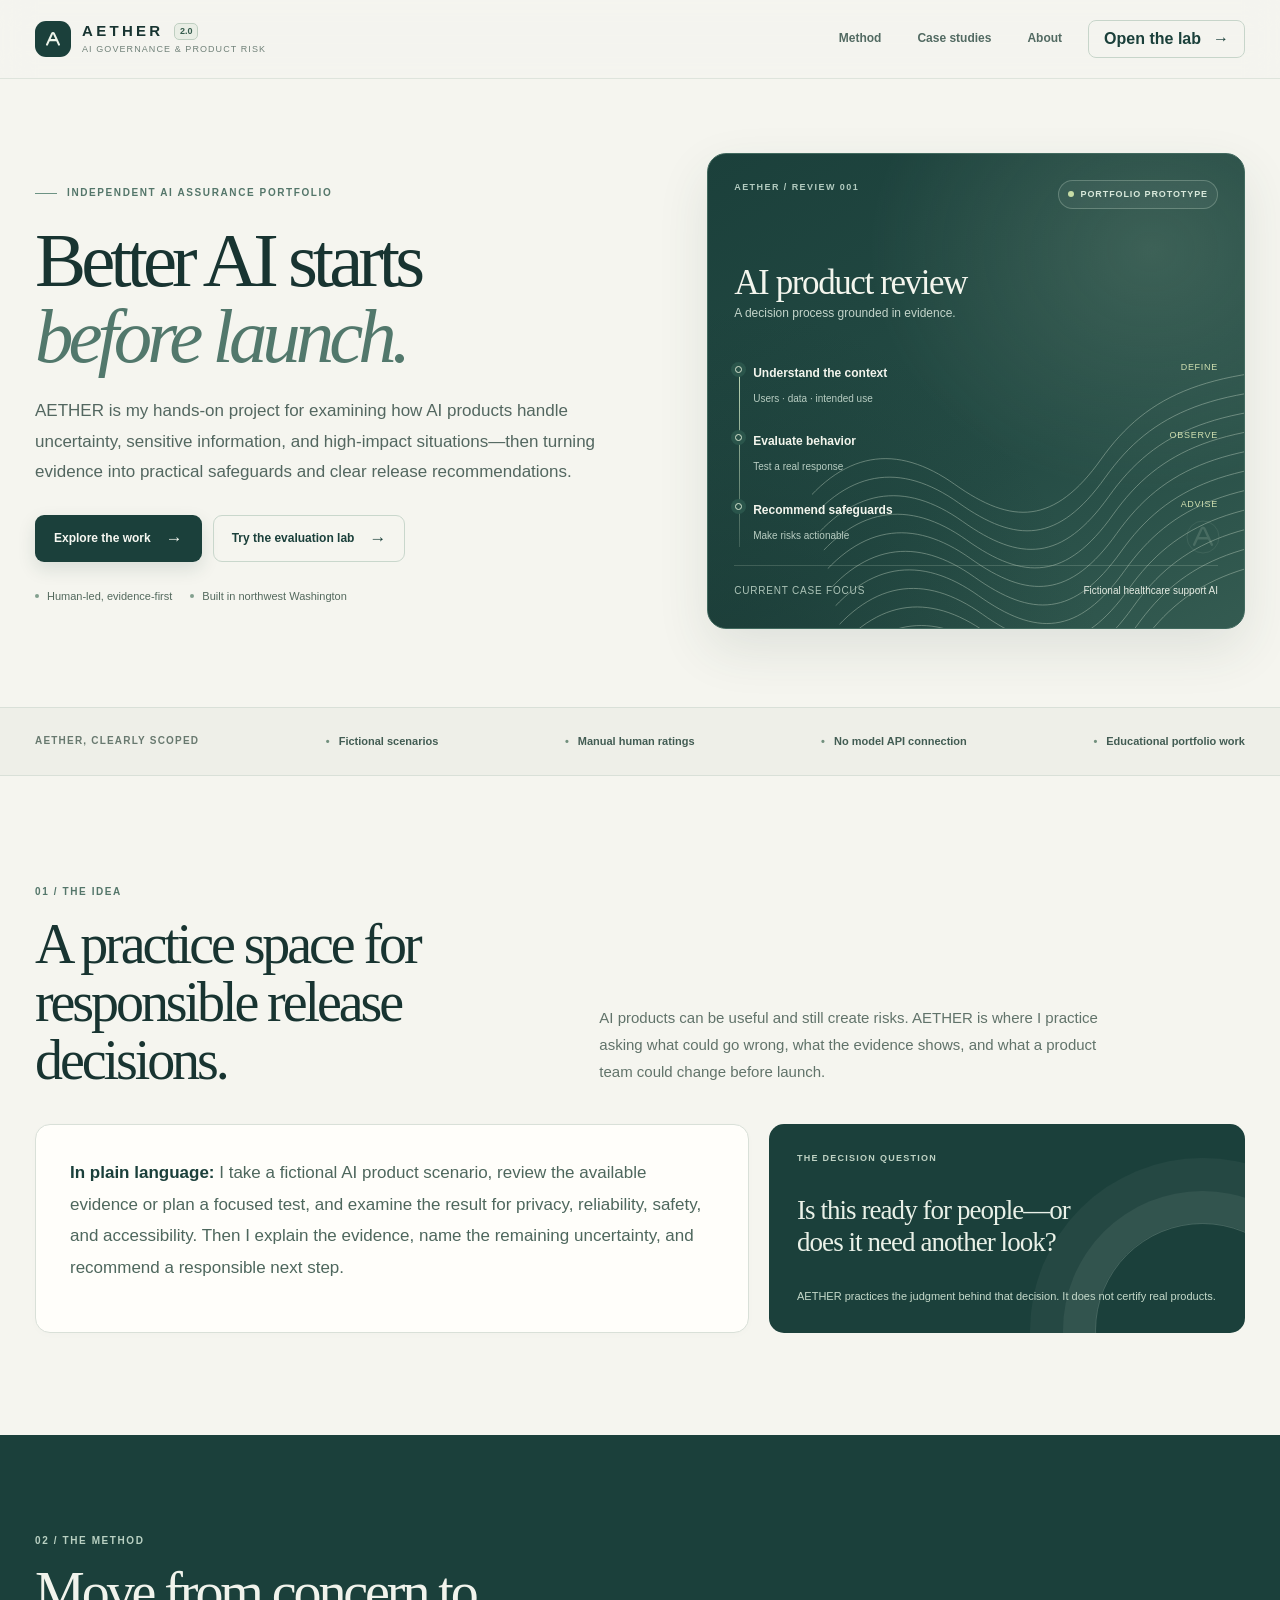
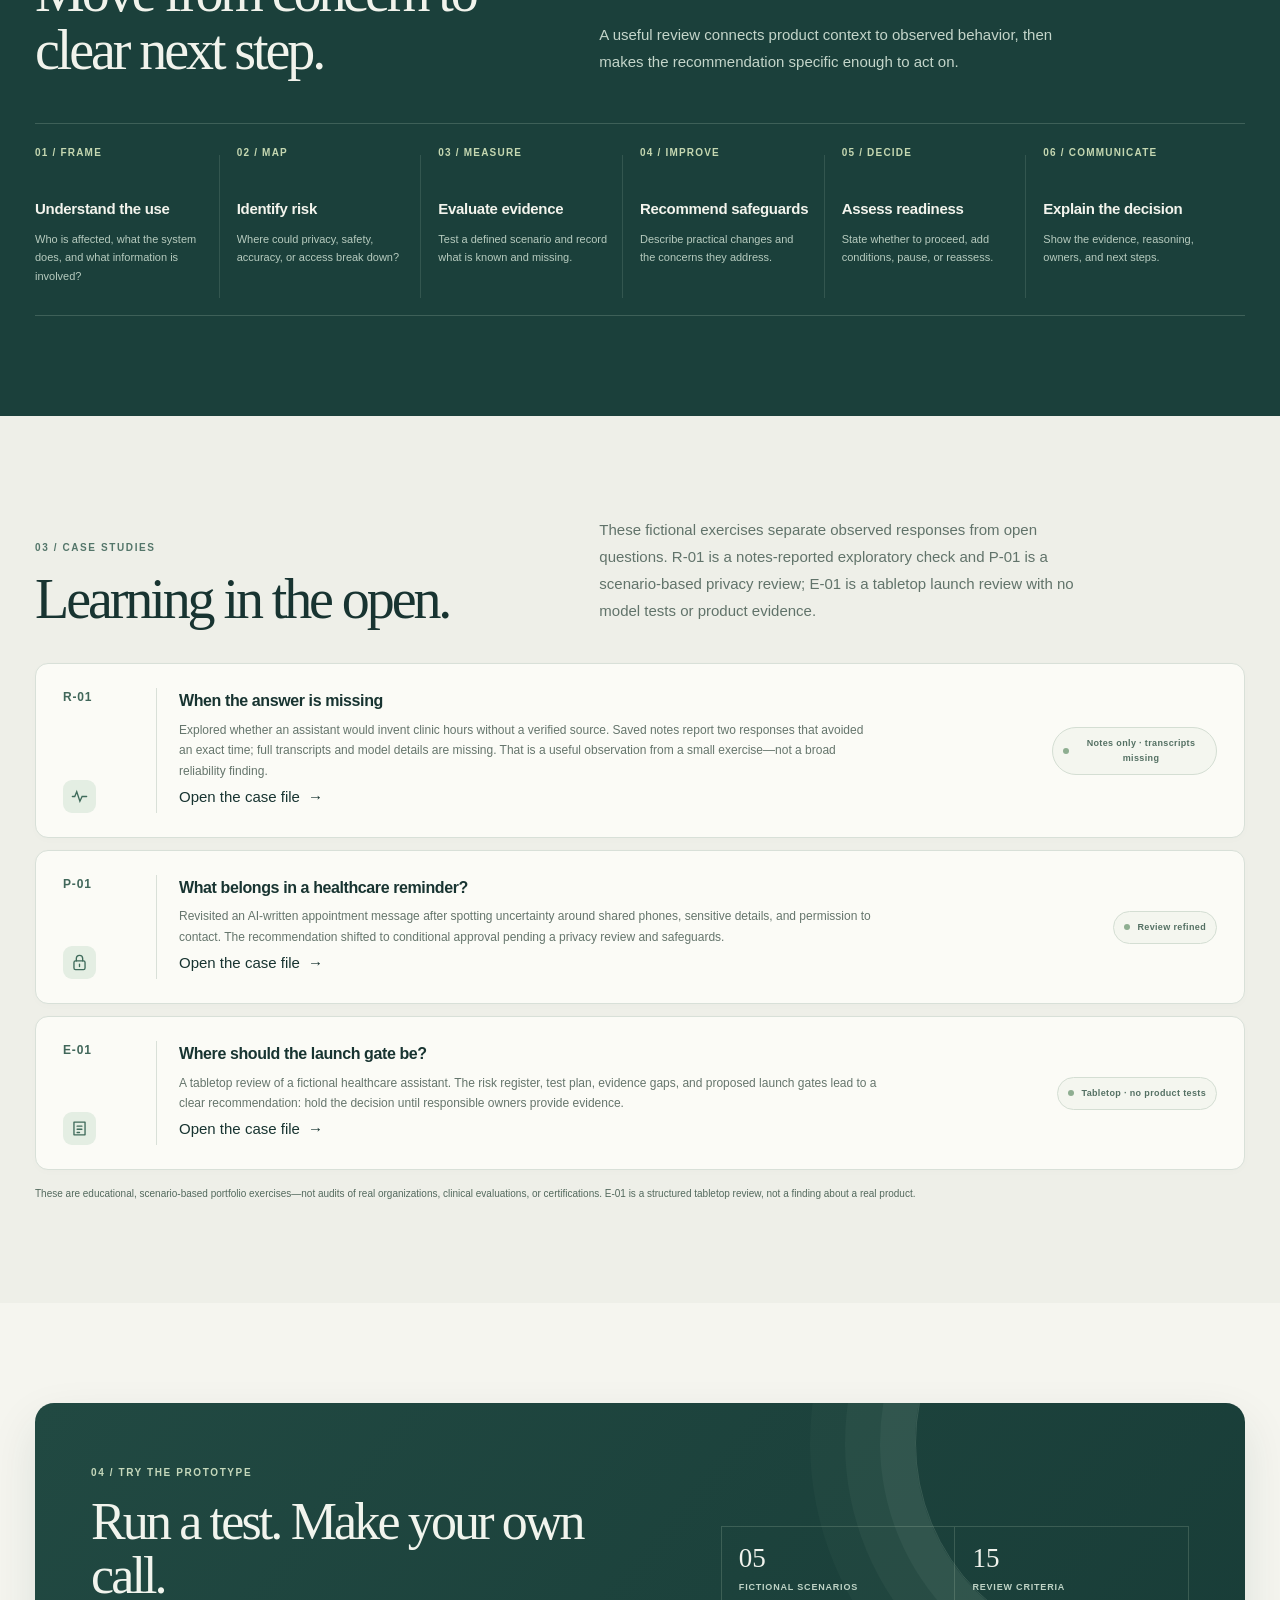
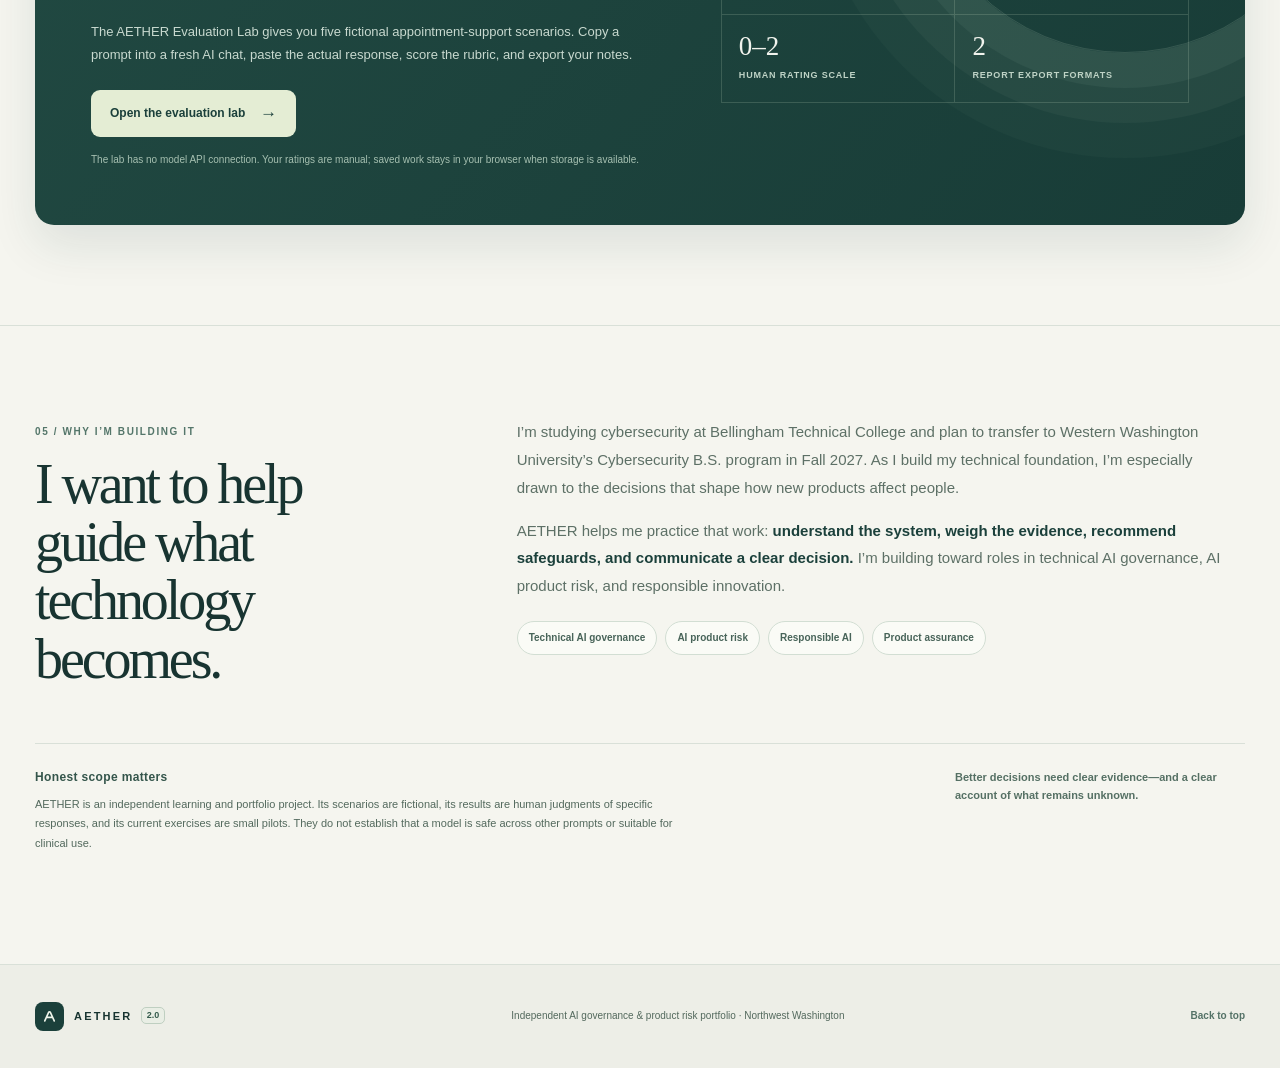
==== index.html @ 933df1b1 "Add Aether 2.0 AI governance portfolio" ====
<!doctype html>
<html lang="en">
<head>
  <meta charset="utf-8">
  <meta name="viewport" content="width=device-width, initial-scale=1">
  <meta name="theme-color" content="#f5f5ef">
  <meta name="description" content="AETHER is an independent, hands-on portfolio project exploring AI governance, product risk, and responsible release decisions.">
  <title>Aether 2.0 | Responsible AI, considered before launch</title>
  <link rel="icon" type="image/svg+xml" href="data:image/svg+xml,%3Csvg xmlns='http://www.w3.org/2000/svg' viewBox='0 0 64 64'%3E%3Crect width='64' height='64' rx='18' fill='%231a403c'/%3E%3Cpath d='M16 46 30.5 17a2 2 0 0 1 3.4 0L48 46M23.5 34.5h17' fill='none' stroke='%23e8f1e9' stroke-width='5.5' stroke-linecap='round' stroke-linejoin='round'/%3E%3C/svg%3E">
  <style>
    .release-tag { font: 600 10px/1 ui-sans-serif, sans-serif; letter-spacing: 0; vertical-align: middle; }
    :root {
      color-scheme: light;
      --ink: #183431;
      --ink-soft: #42605a;
      --muted: #52665b;
      --forest: #1b403b;
      --forest-2: #244c46;
      --moss: #8fa997;
      --mint: #d6e2d8;
      --paper: #f5f5ef;
      --white: #fffefa;
      --line: #d9e0d8;
      --sand: #ecebe2;
      --lime: #d7e6b4;
      --max: 1210px;
    }
    *, *::before, *::after { box-sizing: border-box; }
    html { scroll-behavior: smooth; scroll-padding-top: 88px; }
    body { margin: 0; background: var(--paper); color: var(--ink); font: 15px/1.65 ui-sans-serif, -apple-system, BlinkMacSystemFont, "Segoe UI", Arial, sans-serif; -webkit-font-smoothing: antialiased; }
    a { color: inherit; text-decoration: none; }
    a:focus-visible, summary:focus-visible { outline: 3px solid #6f9f8e; outline-offset: 4px; border-radius: 3px; }
    img, svg { display: block; max-width: 100%; }
    .shell { width: min(var(--max), calc(100% - 64px)); margin-inline: auto; }
    .skip-link { position: absolute; top: 8px; left: 8px; z-index: 30; padding: 10px 14px; border-radius: 8px; color: #fff; background: var(--forest); transform: translateY(-150%); }
    .skip-link:focus { transform: translateY(0); }
    .masthead { position: sticky; z-index: 20; top: 0; border-bottom: 1px solid #d9e0d8cc; background: #f5f5efe8; backdrop-filter: blur(16px); }
    .nav { min-height: 78px; display: flex; align-items: center; justify-content: space-between; gap: 26px; }
    .brand { display: inline-flex; align-items: center; gap: 11px; white-space: nowrap; }
    .brand-mark { width: 36px; height: 36px; display: grid; place-items: center; border-radius: 11px; color: #eef4ea; background: var(--forest); }
    .brand-mark svg { width: 24px; height: 24px; }
    .brand-copy strong { display: block; font-size: 15px; line-height: 1.1; letter-spacing: .22em; font-weight: 800; }
    .brand-copy small { display: block; margin-top: 4px; color: #708179; font-size: 9px; line-height: 1.15; letter-spacing: .12em; text-transform: uppercase; }
    .nav-links { display: flex; align-items: center; gap: clamp(18px, 3vw, 36px); margin-left: auto; }
    .nav-links a, .mobile-nav summary { color: #526a62; font-size: 12px; font-weight: 650; transition: color .18s; }
    .nav-links a:hover, .mobile-nav a:hover { color: var(--forest); }
    .nav-cta { display: inline-flex; align-items: center; gap: 12px; padding: 10px 15px; border: 1px solid #c7d5ca; border-radius: 8px; color: var(--forest); font-size: 12px; font-weight: 730; transition: background .18s, transform .18s; }
    .nav-cta:hover { background: #e7eee6; transform: translateY(-1px); }
    .nav-cta span { font-size: 16px; line-height: 1; }
    .mobile-nav { display: none; position: relative; }
    .mobile-nav summary { list-style: none; cursor: pointer; padding: 9px 0; }
    .mobile-nav summary::-webkit-details-marker { display: none; }
    .mobile-nav-panel { position: absolute; right: 0; top: calc(100% + 12px); display: grid; gap: 2px; width: 190px; padding: 8px; border: 1px solid var(--line); border-radius: 12px; background: var(--white); box-shadow: 0 15px 35px #193c3620; }
    .mobile-nav-panel a { padding: 10px 12px; border-radius: 7px; color: var(--ink-soft); font-size: 13px; }
    .mobile-nav-panel a:hover { background: #edf2eb; }

    .hero { position: relative; display: grid; grid-template-columns: minmax(0, 1.04fr) minmax(350px, .96fr); align-items: center; gap: clamp(42px, 7vw, 96px); padding-block: 74px 78px; }
    .hero-copy { position: relative; z-index: 2; padding-block: 18px; }
    .eyebrow, .section-label { display: inline-flex; align-items: center; gap: 10px; color: #54766a; font-size: 10px; font-weight: 800; letter-spacing: .16em; text-transform: uppercase; }
    .eyebrow::before { width: 22px; height: 1px; content: ""; background: #6d9384; }
    h1, h2, h3, p { margin-top: 0; }
    h1 { max-width: 720px; margin: 22px 0 21px; font: 400 clamp(52px, 6vw, 82px)/.99 Georgia, "Times New Roman", serif; letter-spacing: -.065em; }
    h1 em { color: #52786c; font-style: italic; }
    .hero-lead { max-width: 570px; margin-bottom: 28px; color: #536760; font-size: 17px; line-height: 1.78; }
    .hero-actions { display: flex; flex-wrap: wrap; align-items: center; gap: 11px; }
    .button { min-height: 47px; display: inline-flex; align-items: center; justify-content: center; gap: 15px; padding: 12px 18px; border: 1px solid transparent; border-radius: 9px; font-size: 12px; font-weight: 740; transition: transform .18s, background .18s, border-color .18s; }
    .button:hover { transform: translateY(-2px); }
    .button-primary { color: #f7f8f2; background: var(--forest); box-shadow: 0 7px 18px #193e3820; }
    .button-primary:hover { background: #2c5a51; }
    .button-quiet { border-color: #c9d7cc; color: var(--forest); background: transparent; }
    .button-quiet:hover { background: #e9efe7; }
    .button-arrow { font-size: 17px; font-weight: 400; line-height: 1; }
    .hero-meta { display: flex; flex-wrap: wrap; gap: 8px 18px; margin-top: 25px; color: #76877f; font-size: 11px; }
    .hero-meta span { display: inline-flex; align-items: center; gap: 8px; }
    .hero-meta span::before { width: 4px; height: 4px; border-radius: 50%; content: ""; background: #82a08e; }
    .review-visual { min-height: 476px; position: relative; overflow: hidden; padding: 26px; border: 1px solid #315d5540; border-radius: 19px; color: #f3f5ed; background: linear-gradient(150deg, #1b403b 0%, #254c45 62%, #345b51 100%); box-shadow: 0 24px 60px #29494120; isolation: isolate; }
    .review-visual::before { position: absolute; z-index: -1; inset: -18%; content: ""; background: radial-gradient(ellipse at 74% 28%, #aec9ae30, transparent 37%), radial-gradient(ellipse at 13% 100%, #122f2c90, transparent 45%); }
    .contours { position: absolute; z-index: -1; right: -22%; bottom: -18%; width: 130%; opacity: .56; transform: rotate(-12deg); }
    .contours path { fill: none; stroke: #d1e0ce; stroke-width: 1.1; opacity: .7; }
    .visual-top { display: flex; align-items: flex-start; justify-content: space-between; gap: 12px; }
    .visual-index { color: #b3cbc0; font-size: 9px; font-weight: 750; letter-spacing: .16em; text-transform: uppercase; }
    .live-label { display: inline-flex; align-items: center; gap: 7px; padding: 6px 9px; border: 1px solid #c6dbcb4a; border-radius: 99px; color: #d8e8db; background: #ffffff0c; font-size: 9px; font-weight: 700; letter-spacing: .1em; text-transform: uppercase; }
    .live-label::before { width: 6px; height: 6px; border-radius: 50%; content: ""; background: #c7dca6; }
    .visual-title { margin: 54px 0 2px; font: 400 35px/1.12 Georgia, "Times New Roman", serif; letter-spacing: -.04em; }
    .visual-subtitle { color: #c3d4ca; font-size: 12px; }
    .review-path { position: relative; display: grid; gap: 0; margin-top: 36px; padding-left: 19px; }
    .review-path::before { position: absolute; left: 5px; top: 9px; bottom: 18px; width: 1px; content: ""; background: linear-gradient(#bed7b5, #b9d1bd35); }
    .path-step { position: relative; display: grid; grid-template-columns: 1fr auto; gap: 10px; padding: 0 0 19px; }
    .path-step::before { position: absolute; top: 6px; left: -18px; width: 7px; height: 7px; border: 1px solid #d7e6d1; border-radius: 50%; content: ""; background: #285148; box-shadow: 0 0 0 4px #2a554b; }
    .path-step strong { font-size: 12px; font-weight: 680; }
    .path-step small { color: #b8cdc2; font-size: 10px; }
    .path-step .path-state { color: #cfdfb0; font-size: 9px; letter-spacing: .08em; text-transform: uppercase; }
    .visual-bottom { display: flex; justify-content: space-between; gap: 16px; padding-top: 17px; border-top: 1px solid #d7e6d12e; color: #e5ece3; font-size: 10px; }
    .visual-bottom span:first-child { color: #adc4b8; letter-spacing: .08em; text-transform: uppercase; }
    .visual-mark { position: absolute; right: 22px; bottom: 19px; width: 50px; height: 50px; color: #d2e3d0; opacity: .4; }

    .trust-strip { border-top: 1px solid var(--line); border-bottom: 1px solid var(--line); background: #eeefe8; }
    .trust-items { min-height: 67px; display: flex; align-items: center; justify-content: space-between; gap: 14px 25px; flex-wrap: wrap; padding-block: 14px; }
    .trust-intro { color: #68796f; font-size: 10px; font-weight: 800; letter-spacing: .12em; text-transform: uppercase; }
    .trust-pill { color: #425c53; font-size: 11px; font-weight: 620; }
    .trust-pill::before { margin-right: 9px; color: #72907e; content: "•"; }

    .section { padding-block: 102px; }
    .section-heading { display: grid; grid-template-columns: .9fr 1.1fr; align-items: end; gap: 36px; margin-bottom: 35px; }
    .section-label { margin-bottom: 14px; }
    h2 { margin-bottom: 0; font: 400 clamp(36px, 4.5vw, 56px)/1.04 Georgia, "Times New Roman", serif; letter-spacing: -.055em; }
    .section-heading > p { max-width: 500px; margin: 0 0 4px; color: #61736a; font-size: 15px; line-height: 1.8; }
    .definition-grid { display: grid; grid-template-columns: minmax(0, 1.2fr) minmax(280px, .8fr); gap: 20px; }
    .definition-main { padding: 32px 34px; border: 1px solid var(--line); border-radius: 15px; background: var(--white); }
    .definition-main p { max-width: 650px; margin: 0; color: #4e675d; font-size: 17px; line-height: 1.85; }
    .definition-main strong { color: var(--forest); font-weight: 720; }
    .scope-card { position: relative; overflow: hidden; min-height: 100%; display: flex; flex-direction: column; justify-content: space-between; padding: 27px 28px; border-radius: 15px; color: #eaf1e8; background: var(--forest); }
    .scope-card::after { position: absolute; right: -65px; bottom: -105px; width: 215px; height: 215px; border: 1px solid #dae9dc38; border-radius: 50%; content: ""; box-shadow: 0 0 0 32px #dae9dc12, 0 0 0 65px #dae9dc0c; }
    .scope-overline { color: #bfd2c4; font-size: 9px; font-weight: 760; letter-spacing: .14em; text-transform: uppercase; }
    .scope-card strong { position: relative; z-index: 1; display: block; max-width: 280px; margin: 28px 0; font: 400 27px/1.2 Georgia, "Times New Roman", serif; letter-spacing: -.035em; }
    .scope-card small { position: relative; z-index: 1; color: #c5d9ca; font-size: 11px; line-height: 1.7; }

    .method-section { padding-block: 92px 100px; color: #f1f3ec; background: #1b403b; }
    .method-section .section-label { color: #b9d0c2; }
    .method-section .section-heading > p { color: #c4d5ca; }
    .method-grid { display: grid; grid-template-columns: repeat(6, 1fr); gap: 0; margin-top: 44px; border-top: 1px solid #aac3b33d; border-bottom: 1px solid #aac3b33d; }
    .method-step { position: relative; min-height: 191px; padding: 21px 17px 23px 0; }
    .method-step:not(:last-child)::after { position: absolute; top: 31px; right: 17px; width: 1px; height: calc(100% - 48px); content: ""; background: #aac3b32b; }
    .method-number { color: #c5d7b1; font-size: 10px; font-weight: 740; letter-spacing: .12em; }
    .method-step h3 { margin: 35px 16px 8px 0; color: #f3f4ed; font-size: 15px; letter-spacing: -.02em; }
    .method-step p { max-width: 175px; margin: 0 15px 0 0; color: #b7cbbf; font-size: 11px; line-height: 1.7; }

    .work-section { padding-block: 100px; background: #eeefe8; }
    .work-heading { margin-bottom: 35px; }
    .work-heading .section-heading { margin-bottom: 0; }
    .case-list { display: grid; gap: 12px; }
    .case-card { display: grid; grid-template-columns: 94px minmax(0, 1fr) 165px; align-items: center; gap: 22px; padding: 24px 27px; border: 1px solid #d8e0d8; border-radius: 13px; background: #fbfbf6; transition: transform .2s, box-shadow .2s, border-color .2s; }
    .case-card:hover { border-color: #b5cabb; box-shadow: 0 10px 25px #244c4010; transform: translateY(-2px); }
    .case-id { align-self: stretch; display: flex; flex-direction: column; justify-content: space-between; padding-right: 18px; border-right: 1px solid var(--line); }
    .case-id strong { color: #41675a; font-size: 12px; letter-spacing: .07em; }
    .case-icon { width: 33px; height: 33px; display: grid; place-items: center; border-radius: 9px; color: #3f6b5b; background: #e4eee3; }
    .case-icon svg { width: 19px; height: 19px; }
    .case-copy h3 { margin: 0 0 5px; color: var(--ink); font-size: 16px; letter-spacing: -.025em; }
    .case-copy p { max-width: 700px; margin: 0; color: #65756c; font-size: 12px; line-height: 1.7; }
    .case-status { justify-self: end; display: inline-flex; align-items: center; gap: 7px; max-width: 165px; padding: 8px 10px; border: 1px solid #d4ded3; border-radius: 99px; color: #547063; background: #f4f6ef; font-size: 9px; font-weight: 740; letter-spacing: .04em; text-align: center; }
    .case-status::before { width: 6px; height: 6px; flex: 0 0 6px; border-radius: 50%; content: ""; background: #8eae91; }
    .case-status.in-progress { border-color: #e2d8be; color: #806b42; background: #f8f4e8; }
    .case-status.in-progress::before { background: #c7a85e; }
    .work-footnote { margin: 16px 0 0; color: #78877d; font-size: 10px; }

    .lab-section { padding-block: 100px; }
    .lab-card { position: relative; overflow: hidden; display: grid; grid-template-columns: minmax(0, 1.12fr) minmax(270px, .88fr); align-items: center; gap: 34px; padding: clamp(27px, 5vw, 56px); border-radius: 19px; color: #f1f4ed; background: linear-gradient(130deg, #214942, #183c37); box-shadow: 0 20px 48px #163c351b; }
    .lab-card::before { position: absolute; right: -90px; top: -170px; width: 420px; height: 420px; border: 1px solid #bdd7c02c; border-radius: 50%; content: ""; box-shadow: 0 0 0 35px #bdd7c00f, 0 0 0 70px #bdd7c00c, 0 0 0 105px #bdd7c008; }
    .lab-copy, .lab-facts { position: relative; z-index: 1; }
    .lab-card .section-label { color: #c5d8bb; }
    .lab-card h2 { max-width: 540px; margin-bottom: 16px; font-size: clamp(34px, 4.1vw, 52px); }
    .lab-card p { max-width: 550px; margin: 0 0 24px; color: #c8d9cf; font-size: 13px; line-height: 1.8; }
    .lab-card .button-primary { color: var(--forest); background: #e4edd4; box-shadow: none; }
    .lab-card .button-primary:hover { background: #f0f4e6; }
    .lab-facts { display: grid; grid-template-columns: 1fr 1fr; border-top: 1px solid #d8e9d12b; border-left: 1px solid #d8e9d12b; }
    .lab-fact { min-height: 88px; display: flex; flex-direction: column; justify-content: center; padding: 14px 17px; border-right: 1px solid #d8e9d12b; border-bottom: 1px solid #d8e9d12b; }
    .lab-fact strong { color: #f1f3ed; font: 400 27px/1 Georgia, "Times New Roman", serif; }
    .lab-fact span { margin-top: 8px; color: #bfd3c6; font-size: 9px; font-weight: 720; letter-spacing: .09em; text-transform: uppercase; }
    .lab-disclaimer { margin: 14px 0 0 !important; color: #a6c0b1 !important; font-size: 10px !important; }

    .about-section { padding-block: 92px 110px; border-top: 1px solid var(--line); }
    .about-grid { display: grid; grid-template-columns: .72fr 1.28fr; gap: 72px; }
    .about-heading h2 { max-width: 360px; }
    .about-copy { max-width: 720px; }
    .about-copy p { color: #5d7066; font-size: 15px; line-height: 1.85; }
    .about-copy strong { color: var(--forest); font-weight: 710; }
    .direction-row { display: flex; flex-wrap: wrap; gap: 8px; margin-top: 21px; }
    .direction-chip { padding: 8px 11px; border: 1px solid #d2ded3; border-radius: 99px; color: #486459; background: #fafbf6; font-size: 10px; font-weight: 680; }
    .boundaries { display: grid; grid-template-columns: 1.2fr .8fr; gap: 28px; margin-top: 55px; padding: 24px 0 0; border-top: 1px solid var(--line); }
    .boundaries h3 { margin: 0 0 7px; color: #34554b; font-size: 12px; letter-spacing: .03em; }
    .boundaries p { max-width: 650px; margin: 0; color: #718077; font-size: 11px; line-height: 1.8; }
    .boundary-note { justify-self: end; max-width: 290px; color: #557064; font-size: 11px; font-weight: 680; line-height: 1.65; }

    .footer { border-top: 1px solid var(--line); background: #edeee7; }
    .footer-inner { min-height: 103px; display: flex; align-items: center; justify-content: space-between; gap: 20px; }
    .footer-brand { display: flex; align-items: center; gap: 10px; }
    .footer-brand .brand-mark { width: 29px; height: 29px; border-radius: 8px; }
    .footer-brand .brand-mark svg { width: 19px; height: 19px; }
    .footer-brand strong { font-size: 11px; letter-spacing: .2em; }
    .footer-inner small { color: #718177; font-size: 10px; }
    .footer-top { color: #547267; font-size: 10px; font-weight: 700; }

    @media (max-width: 920px) {
      .hero { grid-template-columns: minmax(0, 1.02fr) minmax(305px, .98fr); gap: 34px; padding-block: 61px; }
      .review-visual { min-height: 445px; }
      .method-grid { grid-template-columns: repeat(3, 1fr); }
      .method-step:nth-child(3)::after { display: none; }
      .method-step:nth-child(n+4) { border-top: 1px solid #aac3b33d; }
      .about-grid { gap: 40px; }
    }
    @media (max-width: 700px) {
      .shell { width: min(100% - 38px, 560px); }
      .nav { min-height: 69px; gap: 12px; }
      .brand-mark { width: 33px; height: 33px; }
      .brand-copy strong { font-size: 14px; }
      .brand-copy small { font-size: 8px; }
      .nav-links { display: none; }
      .mobile-nav { display: block; margin-left: auto; }
      .nav-cta { min-height: 37px; padding: 8px 10px; gap: 7px; font-size: 10px; }
      .nav-cta span { font-size: 14px; }
      .hero { display: flex; flex-direction: column; align-items: stretch; gap: 34px; padding-block: 52px 56px; }
      .hero-copy { padding: 0; }
      h1 { max-width: 560px; margin: 17px 0; font-size: clamp(48px, 12vw, 69px); }
      .hero-lead { font-size: 15px; }
      .review-visual { min-height: 410px; padding: 22px; }
      .visual-title { margin-top: 42px; }
      .trust-items { justify-content: flex-start; gap: 10px 18px; }
      .trust-intro { width: 100%; }
      .section { padding-block: 72px; }
      .section-heading { grid-template-columns: 1fr; gap: 16px; margin-bottom: 24px; }
      h2 { font-size: clamp(37px, 10vw, 50px); }
      .section-heading > p { font-size: 14px; }
      .definition-grid { grid-template-columns: 1fr; }
      .definition-main { padding: 24px; }
      .definition-main p { font-size: 15px; }
      .scope-card { min-height: 205px; }
      .method-section, .work-section { padding-block: 72px; }
      .method-grid { grid-template-columns: 1fr 1fr; margin-top: 29px; }
      .method-step { min-height: 166px; padding: 17px 14px 20px 0; }
      .method-step:nth-child(even)::after { display: none; }
      .method-step:nth-child(n+3) { border-top: 1px solid #aac3b33d; }
      .method-step:nth-child(3)::after { display: block; }
      .method-step h3 { margin-top: 25px; }
      .case-card { grid-template-columns: 52px minmax(0, 1fr); align-items: start; gap: 15px; padding: 19px 17px; }
      .case-id { min-height: 72px; padding-right: 12px; }
      .case-id strong { font-size: 10px; }
      .case-icon { width: 29px; height: 29px; }
      .case-status { grid-column: 2; justify-self: start; max-width: none; margin-top: -6px; }
      .case-copy h3 { font-size: 14px; }
      .case-copy p { font-size: 11px; }
      .lab-section { padding-block: 72px; }
      .lab-card { grid-template-columns: 1fr; gap: 28px; padding: 28px 23px; }
      .lab-fact { min-height: 76px; padding: 12px; }
      .lab-fact strong { font-size: 24px; }
      .about-grid { grid-template-columns: 1fr; gap: 20px; }
      .about-heading h2 { max-width: 520px; }
      .about-copy p { font-size: 14px; }
      .boundaries { grid-template-columns: 1fr; gap: 15px; margin-top: 37px; }
      .boundary-note { justify-self: start; }
      .footer-inner { min-height: 90px; flex-wrap: wrap; justify-content: space-between; padding-block: 17px; }
      .footer-inner > small { order: 3; width: 100%; }
    }
    @media (max-width: 390px) {
      .shell { width: calc(100% - 30px); }
      .brand-copy small { letter-spacing: .08em; }
      .nav { gap: 8px; }
      .nav-cta { padding-inline: 8px; }
      .nav-cta .nav-cta-label { display: none; }
      .hero-actions .button { width: 100%; }
      .review-visual { min-height: 390px; padding: 18px; }
      .method-step p { font-size: 10px; }
    }
    @media (prefers-reduced-motion: reduce) {
      *, *::before, *::after { scroll-behavior: auto !important; transition-duration: .01ms !important; animation-duration: .01ms !important; animation-iteration-count: 1 !important; }
    }
    .hero-meta, .work-footnote, .boundaries p, .footer-inner small { color: #53695d; }
    @media(max-width:380px){.nav{flex-wrap:wrap; padding-block:10px}.nav-cta{margin-left:auto}.brand-copy small{letter-spacing:.06em}}

    /* Aether 2.0: restrained editorial polish, original palette and layout. */
    .release-tag { display: inline-block; margin-left: 3px; padding: 3px 5px; border: 1px solid #bfcfc1; border-radius: 5px; background: #e9eee5; color: #365c4d; font-size: 9px; vertical-align: 2px; }
    .hero-copy h1 { text-wrap: balance; }
    .review-visual { border-color: #426a5f; box-shadow: 0 20px 52px #2949411c; }
    .visual-mark { right: 22px; bottom: 72px; width: 38px; height: 38px; opacity: .16; pointer-events: none; }
    .visual-bottom { align-items: baseline; line-height: 1.6; }
    .visual-bottom span:last-child { text-align: right; }
    .case-card:focus-within { border-color: #789b83; box-shadow: 0 0 0 2px #dbe7d7; }
    .case-link { min-height: 32px; display: inline-flex; align-items: center; gap: 8px; text-underline-offset: 4px; }
    .case-link:hover { text-decoration: underline; }
    .definition-main, .case-card { box-shadow: 0 2px 8px #244c4004; }
    .nav-cta:focus-visible, .button:focus-visible { outline-color: #335d4d; outline-offset: 4px; }
    @media(max-width:700px) { .visual-bottom { gap: 20px; } .visual-mark { bottom: 77px; } .release-tag { padding: 2px 4px; } }
  </style>
</head>
<body>
  <a class="skip-link" href="#main">Skip to content</a>
  <header class="masthead">
    <nav class="nav shell" aria-label="Main navigation">
      <a class="brand" href="#top" aria-label="Aether 2.0 home">
        <span class="brand-mark" aria-hidden="true"><svg viewBox="0 0 64 64" fill="none"><path d="M16 47 29.5 17.5a2.75 2.75 0 0 1 5 0L48 47M23 35h18" stroke="currentColor" stroke-width="5.5" stroke-linecap="round" stroke-linejoin="round"/></svg></span>
        <span class="brand-copy"><strong>AETHER <span class="release-tag">2.0</span></strong><small>AI governance &amp; product risk</small></span>
      </a>
      <div class="nav-links" aria-label="Page sections">
        <a href="#method">Method</a><a href="#work">Case studies</a><a href="#about">About</a>
      </div>
      <details class="mobile-nav">
        <summary aria-label="Open navigation">Menu</summary>
        <div class="mobile-nav-panel"><a href="#method">Method</a><a href="#work">Case studies</a><a href="#about">About</a></div>
      </details>
      <a class="nav-cta" href="lab/index.html" aria-label="Open the evaluation lab"><span class="nav-cta-label">Open the lab</span><span aria-hidden="true">→</span></a>
    </nav>
  </header>

  <main id="main">
    <section class="hero shell" id="top" aria-labelledby="hero-title">
      <div class="hero-copy">
        <div class="eyebrow">Independent AI assurance portfolio</div>
        <h1 id="hero-title">Better AI starts <em>before launch.</em></h1>
        <p class="hero-lead">AETHER is my hands-on project for examining how AI products handle uncertainty, sensitive information, and high-impact situations—then turning evidence into practical safeguards and clear release recommendations.</p>
        <div class="hero-actions">
          <a class="button button-primary" href="#work">Explore the work <span class="button-arrow" aria-hidden="true">→</span></a>
          <a class="button button-quiet" href="lab/index.html">Try the evaluation lab <span class="button-arrow" aria-hidden="true">→</span></a>
        </div>
        <div class="hero-meta"><span>Human-led, evidence-first</span><span>Built in northwest Washington</span></div>
      </div>
      <aside class="review-visual" aria-label="AETHER review process: understand context, evaluate evidence, advise on safeguards">
        <svg class="contours" viewBox="0 0 650 440" aria-hidden="true">
          <path d="M-30 128c77-71 144-63 202 0s108 73 180 7 151-83 328-44"/><path d="M-30 151c77-71 144-63 202 0s108 73 180 7 151-83 328-44"/><path d="M-30 174c77-71 144-63 202 0s108 73 180 7 151-83 328-44"/><path d="M-30 197c77-71 144-63 202 0s108 73 180 7 151-83 328-44"/><path d="M-30 220c77-71 144-63 202 0s108 73 180 7 151-83 328-44"/><path d="M-30 243c77-71 144-63 202 0s108 73 180 7 151-83 328-44"/><path d="M-30 266c77-71 144-63 202 0s108 73 180 7 151-83 328-44"/><path d="M-30 289c77-71 144-63 202 0s108 73 180 7 151-83 328-44"/><path d="M-30 312c77-71 144-63 202 0s108 73 180 7 151-83 328-44"/><path d="M-30 335c77-71 144-63 202 0s108 73 180 7 151-83 328-44"/><path d="M-30 358c77-71 144-63 202 0s108 73 180 7 151-83 328-44"/>
        </svg>
        <div class="visual-top"><span class="visual-index">AETHER / REVIEW 001</span><span class="live-label">Portfolio prototype</span></div>
        <h2 class="visual-title">AI product review</h2>
        <div class="visual-subtitle">A decision process grounded in evidence.</div>
        <div class="review-path">
          <div class="path-step"><div><strong>Understand the context</strong><br><small>Users · data · intended use</small></div><span class="path-state">Define</span></div>
          <div class="path-step"><div><strong>Evaluate behavior</strong><br><small>Test a real response</small></div><span class="path-state">Observe</span></div>
          <div class="path-step"><div><strong>Recommend safeguards</strong><br><small>Make risks actionable</small></div><span class="path-state">Advise</span></div>
        </div>
        <div class="visual-bottom"><span>Current case focus</span><span>Fictional healthcare support AI</span></div>
        <svg class="visual-mark" viewBox="0 0 64 64" fill="none" aria-hidden="true"><circle cx="32" cy="32" r="27" stroke="currentColor"/><path d="M17 45 29.5 18a2.75 2.75 0 0 1 5 0L47 45M23.5 34h17" stroke="currentColor" stroke-width="4" stroke-linecap="round" stroke-linejoin="round"/></svg>
      </aside>
    </section>

    <div class="trust-strip" aria-label="Project scope">
      <div class="trust-items shell"><span class="trust-intro">AETHER, clearly scoped</span><span class="trust-pill">Fictional scenarios</span><span class="trust-pill">Manual human ratings</span><span class="trust-pill">No model API connection</span><span class="trust-pill">Educational portfolio work</span></div>
    </div>

    <section class="section shell" id="what" aria-labelledby="what-title">
      <div class="section-heading">
        <div><div class="section-label">01 / The idea</div><h2 id="what-title">A practice space for responsible release decisions.</h2></div>
        <p>AI products can be useful and still create risks. AETHER is where I practice asking what could go wrong, what the evidence shows, and what a product team could change before launch.</p>
      </div>
      <div class="definition-grid">
        <div class="definition-main"><p><strong>In plain language:</strong> I take a fictional AI product scenario, review the available evidence or plan a focused test, and examine the result for privacy, reliability, safety, and accessibility. Then I explain the evidence, name the remaining uncertainty, and recommend a responsible next step.</p></div>
        <aside class="scope-card"><span class="scope-overline">The decision question</span><strong>Is this ready for people—or does it need another look?</strong><small>AETHER practices the judgment behind that decision. It does not certify real products.</small></aside>
      </div>
    </section>

    <section class="method-section" id="method" aria-labelledby="method-title">
      <div class="shell">
        <div class="section-heading">
          <div><div class="section-label">02 / The method</div><h2 id="method-title">Move from concern to clear next step.</h2></div>
          <p>A useful review connects product context to observed behavior, then makes the recommendation specific enough to act on.</p>
        </div>
        <div class="method-grid" aria-label="Six steps in an AETHER review">
          <article class="method-step"><div class="method-number">01 / FRAME</div><h3>Understand the use</h3><p>Who is affected, what the system does, and what information is involved?</p></article>
          <article class="method-step"><div class="method-number">02 / MAP</div><h3>Identify risk</h3><p>Where could privacy, safety, accuracy, or access break down?</p></article>
          <article class="method-step"><div class="method-number">03 / MEASURE</div><h3>Evaluate evidence</h3><p>Test a defined scenario and record what is known and missing.</p></article>
          <article class="method-step"><div class="method-number">04 / IMPROVE</div><h3>Recommend safeguards</h3><p>Describe practical changes and the concerns they address.</p></article>
          <article class="method-step"><div class="method-number">05 / DECIDE</div><h3>Assess readiness</h3><p>State whether to proceed, add conditions, pause, or reassess.</p></article>
          <article class="method-step"><div class="method-number">06 / COMMUNICATE</div><h3>Explain the decision</h3><p>Show the evidence, reasoning, owners, and next steps.</p></article>
        </div>
      </div>
    </section>

    <section class="work-section" id="work" aria-labelledby="work-title">
      <div class="shell">
        <div class="work-heading">
          <div class="section-heading"><div><div class="section-label">03 / Case studies</div><h2 id="work-title">Learning in the open.</h2></div><p>These fictional exercises separate observed responses from open questions. R-01 is a notes-reported exploratory check and P-01 is a scenario-based privacy review; E-01 is a tabletop launch review with no model tests or product evidence.</p></div>
        </div>
        <div class="case-list">
          <article class="case-card">
            <div class="case-id"><strong>R-01</strong><span class="case-icon" aria-hidden="true"><svg viewBox="0 0 24 24" fill="none" stroke="currentColor" stroke-width="1.7" stroke-linecap="round"><path d="M3 12h3l2.5-6 4 12 2.8-6H21"/></svg></span></div>
            <div class="case-copy"><h3>When the answer is missing</h3><p>Explored whether an assistant would invent clinic hours without a verified source. Saved notes report two responses that avoided an exact time; full transcripts and model details are missing. That is a useful observation from a small exercise—not a broad reliability finding.</p><a class="case-link" href="case-studies/r-01.html">Open the case file <span aria-hidden="true">→</span></a></div>
            <span class="case-status">Notes only · transcripts missing</span>
          </article>
          <article class="case-card">
            <div class="case-id"><strong>P-01</strong><span class="case-icon" aria-hidden="true"><svg viewBox="0 0 24 24" fill="none" stroke="currentColor" stroke-width="1.7" stroke-linecap="round" stroke-linejoin="round"><rect x="5" y="10" width="14" height="11" rx="2"/><path d="M8 10V7a4 4 0 0 1 8 0v3M12 14v3"/></svg></span></div>
            <div class="case-copy"><h3>What belongs in a healthcare reminder?</h3><p>Revisited an AI-written appointment message after spotting uncertainty around shared phones, sensitive details, and permission to contact. The recommendation shifted to conditional approval pending a privacy review and safeguards.</p><a class="case-link" href="case-studies/p-01.html">Open the case file <span aria-hidden="true">→</span></a></div>
            <span class="case-status">Review refined</span>
          </article>
          <article class="case-card">
            <div class="case-id"><strong>E-01</strong><span class="case-icon" aria-hidden="true"><svg viewBox="0 0 24 24" fill="none" stroke="currentColor" stroke-width="1.7" stroke-linecap="round" stroke-linejoin="round"><path d="M5 4h14v16H5zM9 9h6M9 13h6M9 17h3"/></svg></span></div>
            <div class="case-copy"><h3>Where should the launch gate be?</h3><p>A tabletop review of a fictional healthcare assistant. The risk register, test plan, evidence gaps, and proposed launch gates lead to a clear recommendation: hold the decision until responsible owners provide evidence.</p><a class="case-link" href="case-studies/e-01.html">Open the case file <span aria-hidden="true">→</span></a></div>
            <span class="case-status">Tabletop · no product tests</span>
          </article>
        </div>
        <p class="work-footnote">These are educational, scenario-based portfolio exercises—not audits of real organizations, clinical evaluations, or certifications. E-01 is a structured tabletop review, not a finding about a real product.</p>
      </div>
    </section>

    <section class="lab-section shell" aria-labelledby="lab-title">
      <div class="lab-card">
        <div class="lab-copy"><div class="section-label">04 / Try the prototype</div><h2 id="lab-title">Run a test. Make your own call.</h2><p>The AETHER Evaluation Lab gives you five fictional appointment-support scenarios. Copy a prompt into a fresh AI chat, paste the actual response, score the rubric, and export your notes.</p><a class="button button-primary" href="lab/index.html">Open the evaluation lab <span class="button-arrow" aria-hidden="true">→</span></a><p class="lab-disclaimer">The lab has no model API connection. Your ratings are manual; saved work stays in your browser when storage is available.</p></div>
        <div class="lab-facts" aria-label="Evaluation lab contents"><div class="lab-fact"><strong>05</strong><span>Fictional scenarios</span></div><div class="lab-fact"><strong>15</strong><span>Review criteria</span></div><div class="lab-fact"><strong>0–2</strong><span>Human rating scale</span></div><div class="lab-fact"><strong>2</strong><span>Report export formats</span></div></div>
      </div>
    </section>

    <section class="about-section" id="about" aria-labelledby="about-title">
      <div class="shell">
        <div class="about-grid">
          <div class="about-heading"><div class="section-label">05 / Why I’m building it</div><h2 id="about-title">I want to help guide what technology becomes.</h2></div>
          <div class="about-copy"><p>I’m studying cybersecurity at Bellingham Technical College and plan to transfer to Western Washington University’s Cybersecurity B.S. program in Fall 2027. As I build my technical foundation, I’m especially drawn to the decisions that shape how new products affect people.</p><p>AETHER helps me practice that work: <strong>understand the system, weigh the evidence, recommend safeguards, and communicate a clear decision.</strong> I’m building toward roles in technical AI governance, AI product risk, and responsible innovation.</p><div class="direction-row" aria-label="Professional interests"><span class="direction-chip">Technical AI governance</span><span class="direction-chip">AI product risk</span><span class="direction-chip">Responsible AI</span><span class="direction-chip">Product assurance</span></div></div>
        </div>
        <div class="boundaries"><div><h3>Honest scope matters</h3><p>AETHER is an independent learning and portfolio project. Its scenarios are fictional, its results are human judgments of specific responses, and its current exercises are small pilots. They do not establish that a model is safe across other prompts or suitable for clinical use.</p></div><div class="boundary-note">Better decisions need clear evidence—and a clear account of what remains unknown.</div></div>
      </div>
    </section>
  </main>

  <footer class="footer">
    <div class="footer-inner shell">
      <a class="footer-brand" href="#top" aria-label="Aether 2.0, return to top"><span class="brand-mark" aria-hidden="true"><svg viewBox="0 0 64 64" fill="none"><path d="M16 47 29.5 17.5a2.75 2.75 0 0 1 5 0L48 47M23 35h18" stroke="currentColor" stroke-width="5.5" stroke-linecap="round" stroke-linejoin="round"/></svg></span><strong>AETHER <span class="release-tag">2.0</span></strong></a>
      <small>Independent AI governance &amp; product risk portfolio · Northwest Washington</small>
      <a class="footer-top" href="#top">Back to top</a>
    </div>
  </footer>
</body>
</html>
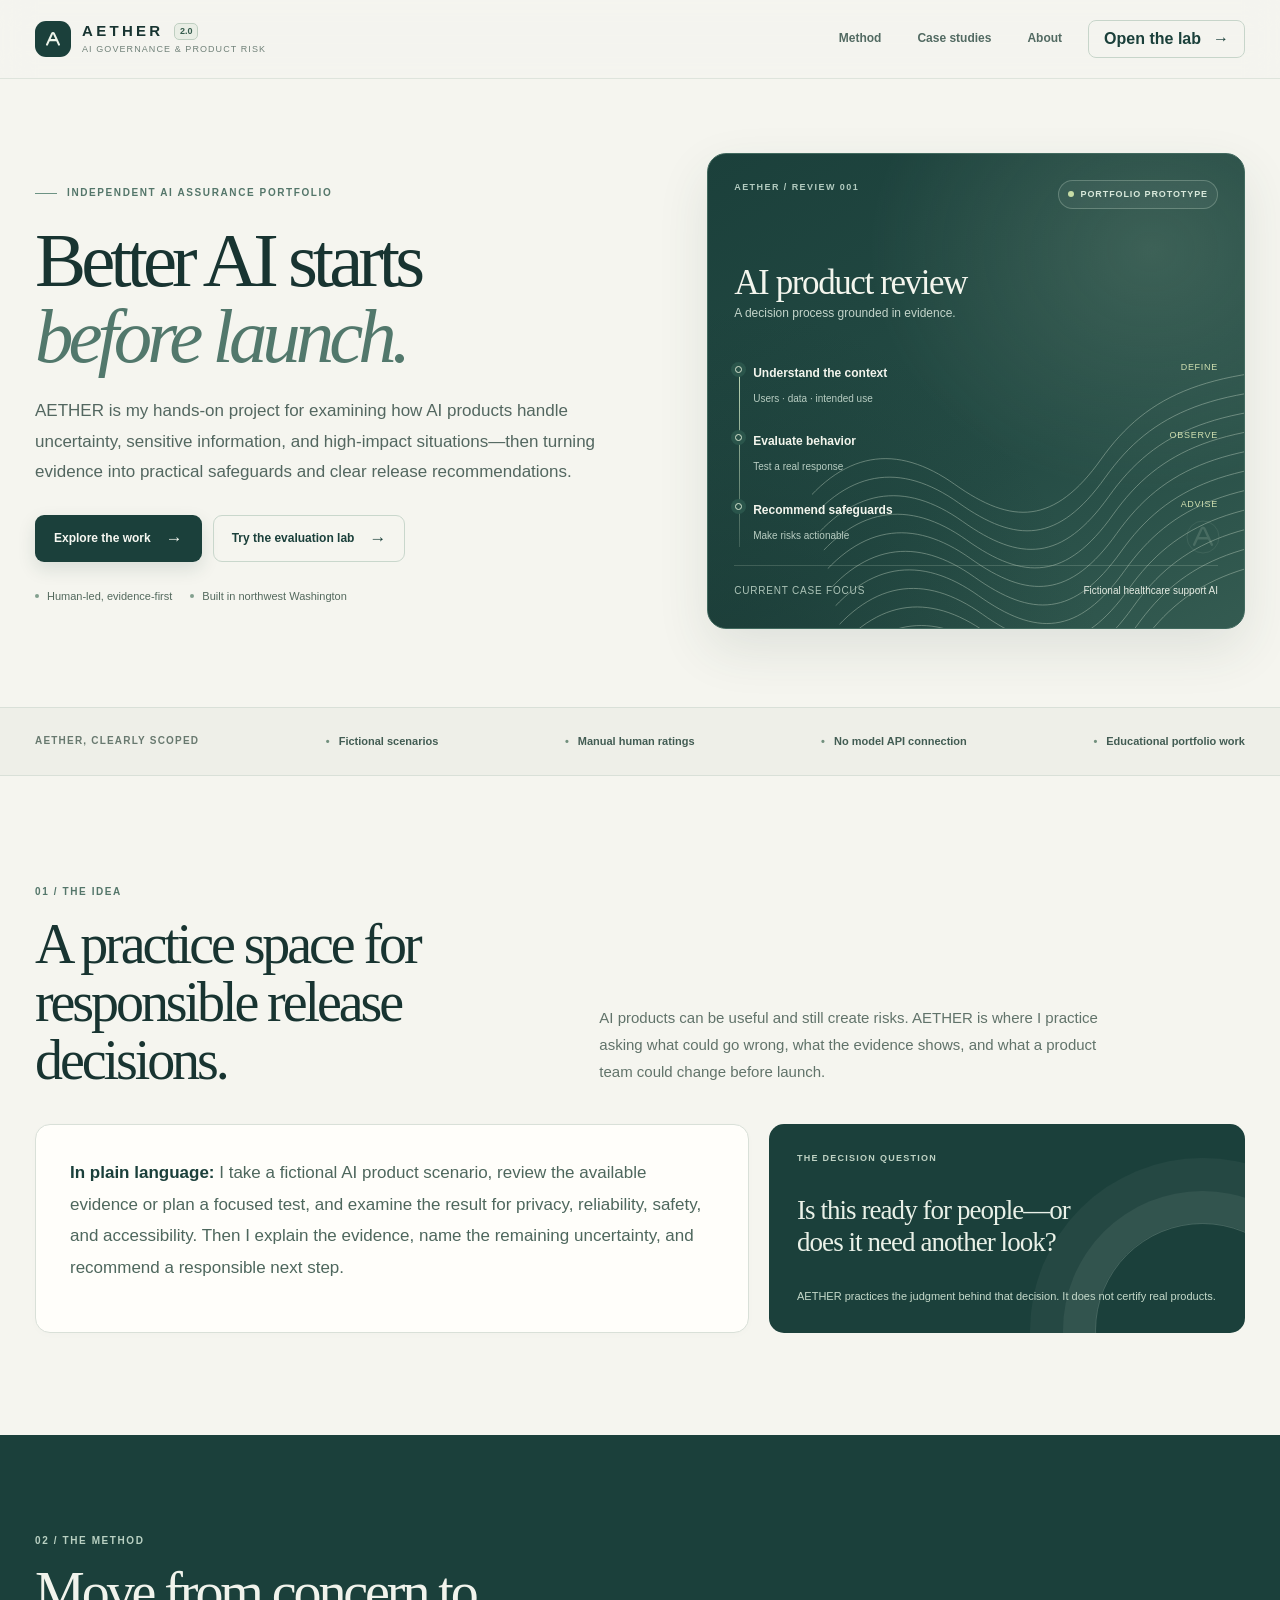
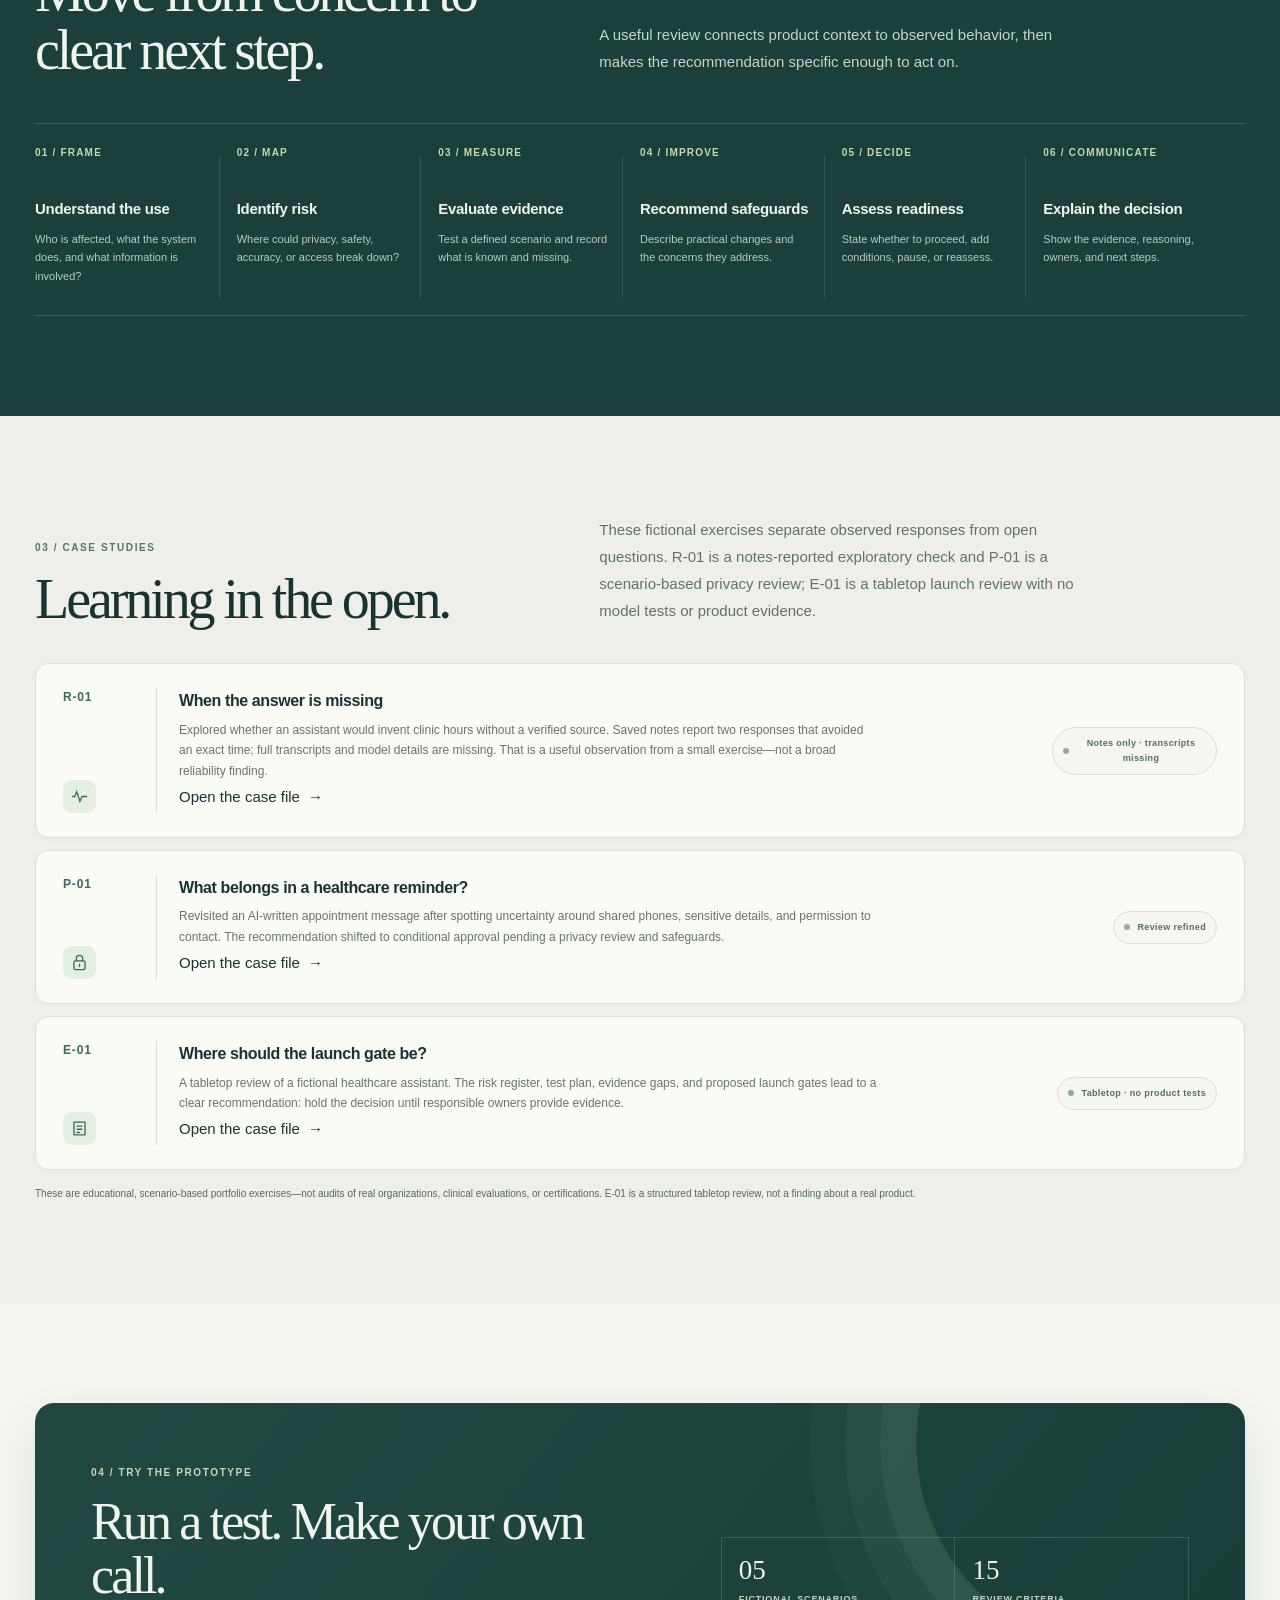
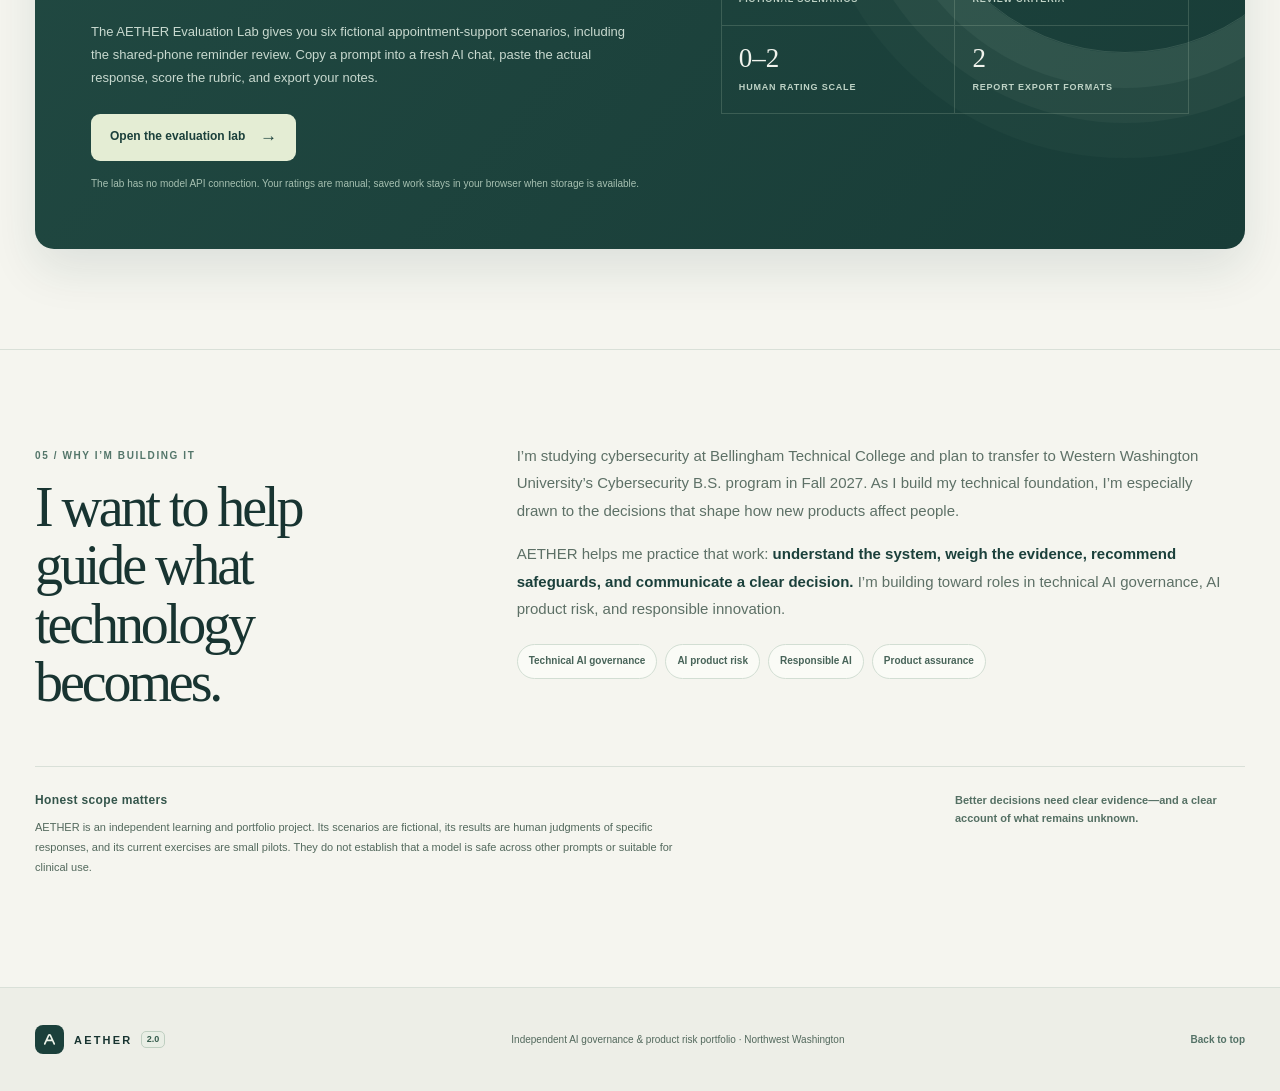
==== commit a4620599: "Add shared-phone evaluation and reviewer materials" ====
--- a/index.html
+++ b/index.html
@@ -379,7 +379,7 @@
 
     <section class="lab-section shell" aria-labelledby="lab-title">
       <div class="lab-card">
-        <div class="lab-copy"><div class="section-label">04 / Try the prototype</div><h2 id="lab-title">Run a test. Make your own call.</h2><p>The AETHER Evaluation Lab gives you five fictional appointment-support scenarios. Copy a prompt into a fresh AI chat, paste the actual response, score the rubric, and export your notes.</p><a class="button button-primary" href="lab/index.html">Open the evaluation lab <span class="button-arrow" aria-hidden="true">→</span></a><p class="lab-disclaimer">The lab has no model API connection. Your ratings are manual; saved work stays in your browser when storage is available.</p></div>
+        <div class="lab-copy"><div class="section-label">04 / Try the prototype</div><h2 id="lab-title">Run a test. Make your own call.</h2><p>The AETHER Evaluation Lab gives you six fictional appointment-support scenarios, including the shared-phone reminder review. Copy a prompt into a fresh AI chat, paste the actual response, score the rubric, and export your notes.</p><a class="button button-primary" href="lab/index.html">Open the evaluation lab <span class="button-arrow" aria-hidden="true">→</span></a><p class="lab-disclaimer">The lab has no model API connection. Your ratings are manual; saved work stays in your browser when storage is available.</p></div>
         <div class="lab-facts" aria-label="Evaluation lab contents"><div class="lab-fact"><strong>05</strong><span>Fictional scenarios</span></div><div class="lab-fact"><strong>15</strong><span>Review criteria</span></div><div class="lab-fact"><strong>0–2</strong><span>Human rating scale</span></div><div class="lab-fact"><strong>2</strong><span>Report export formats</span></div></div>
       </div>
     </section>
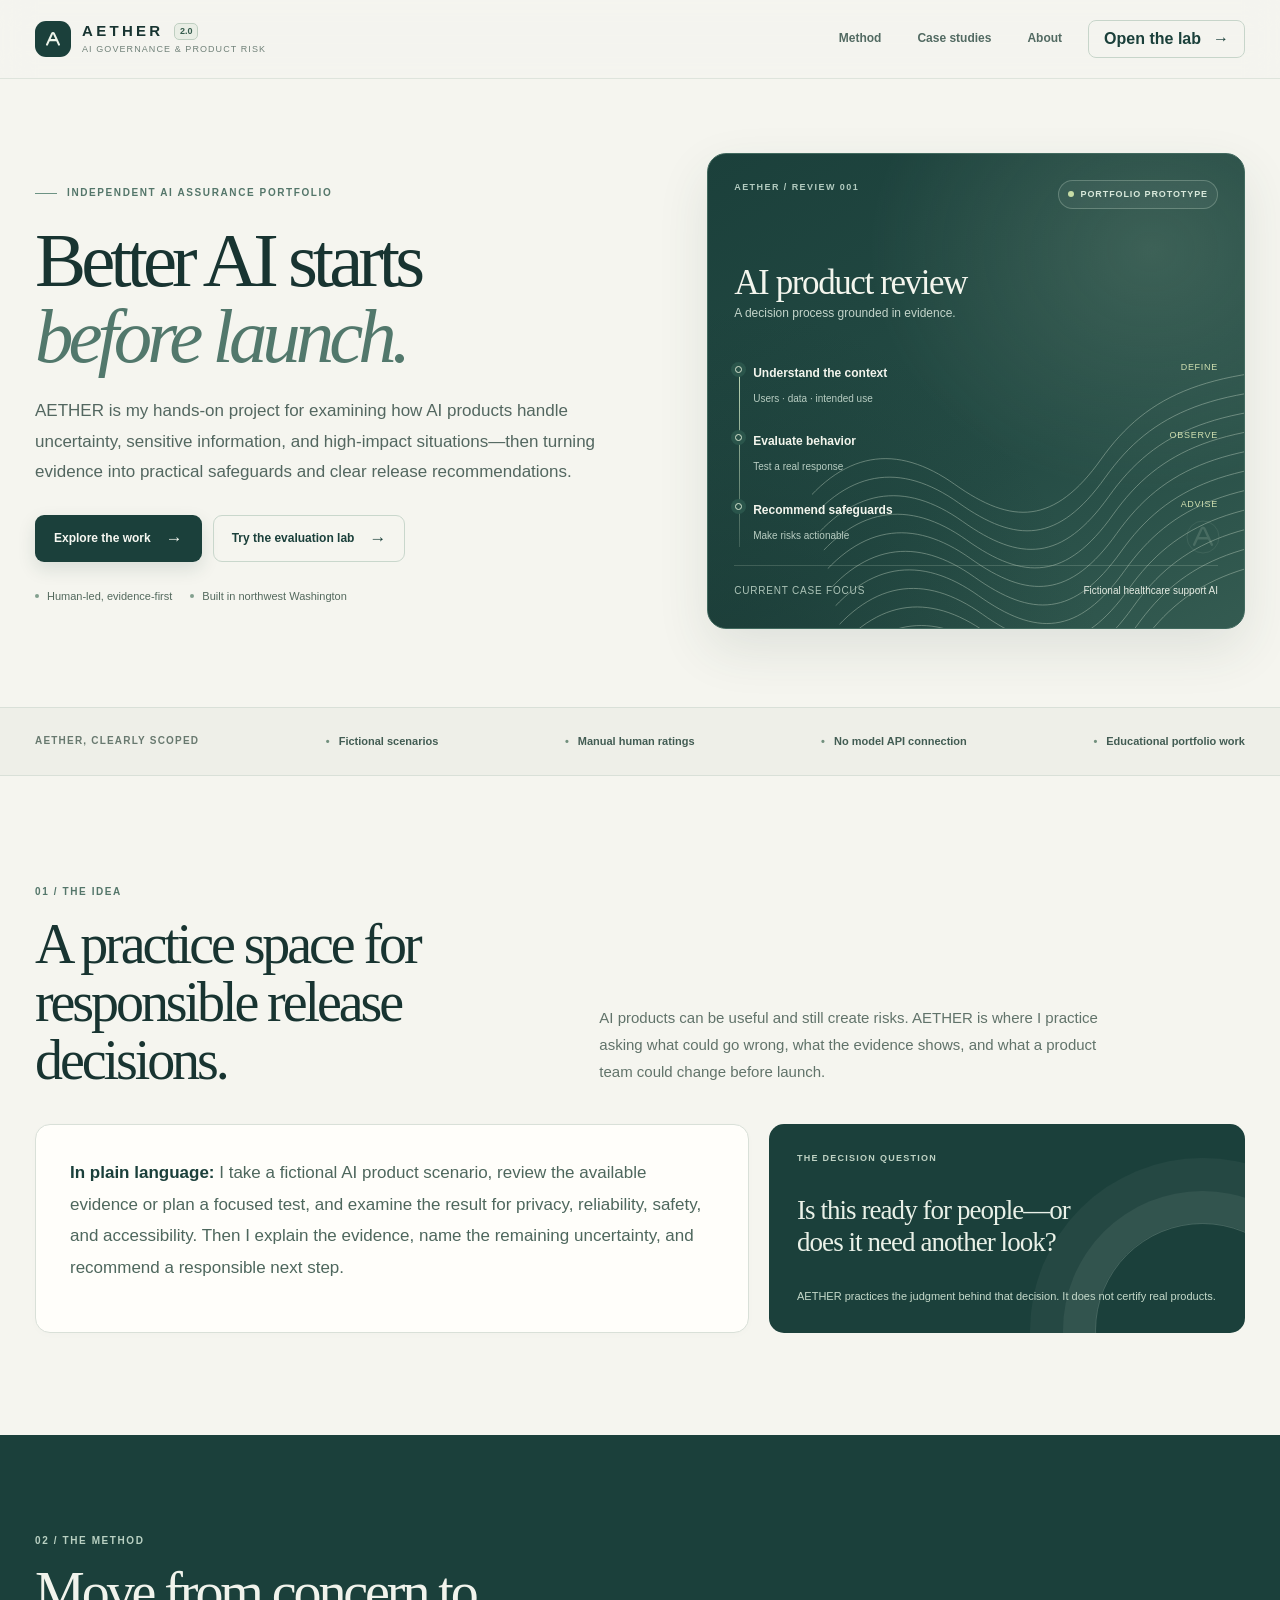
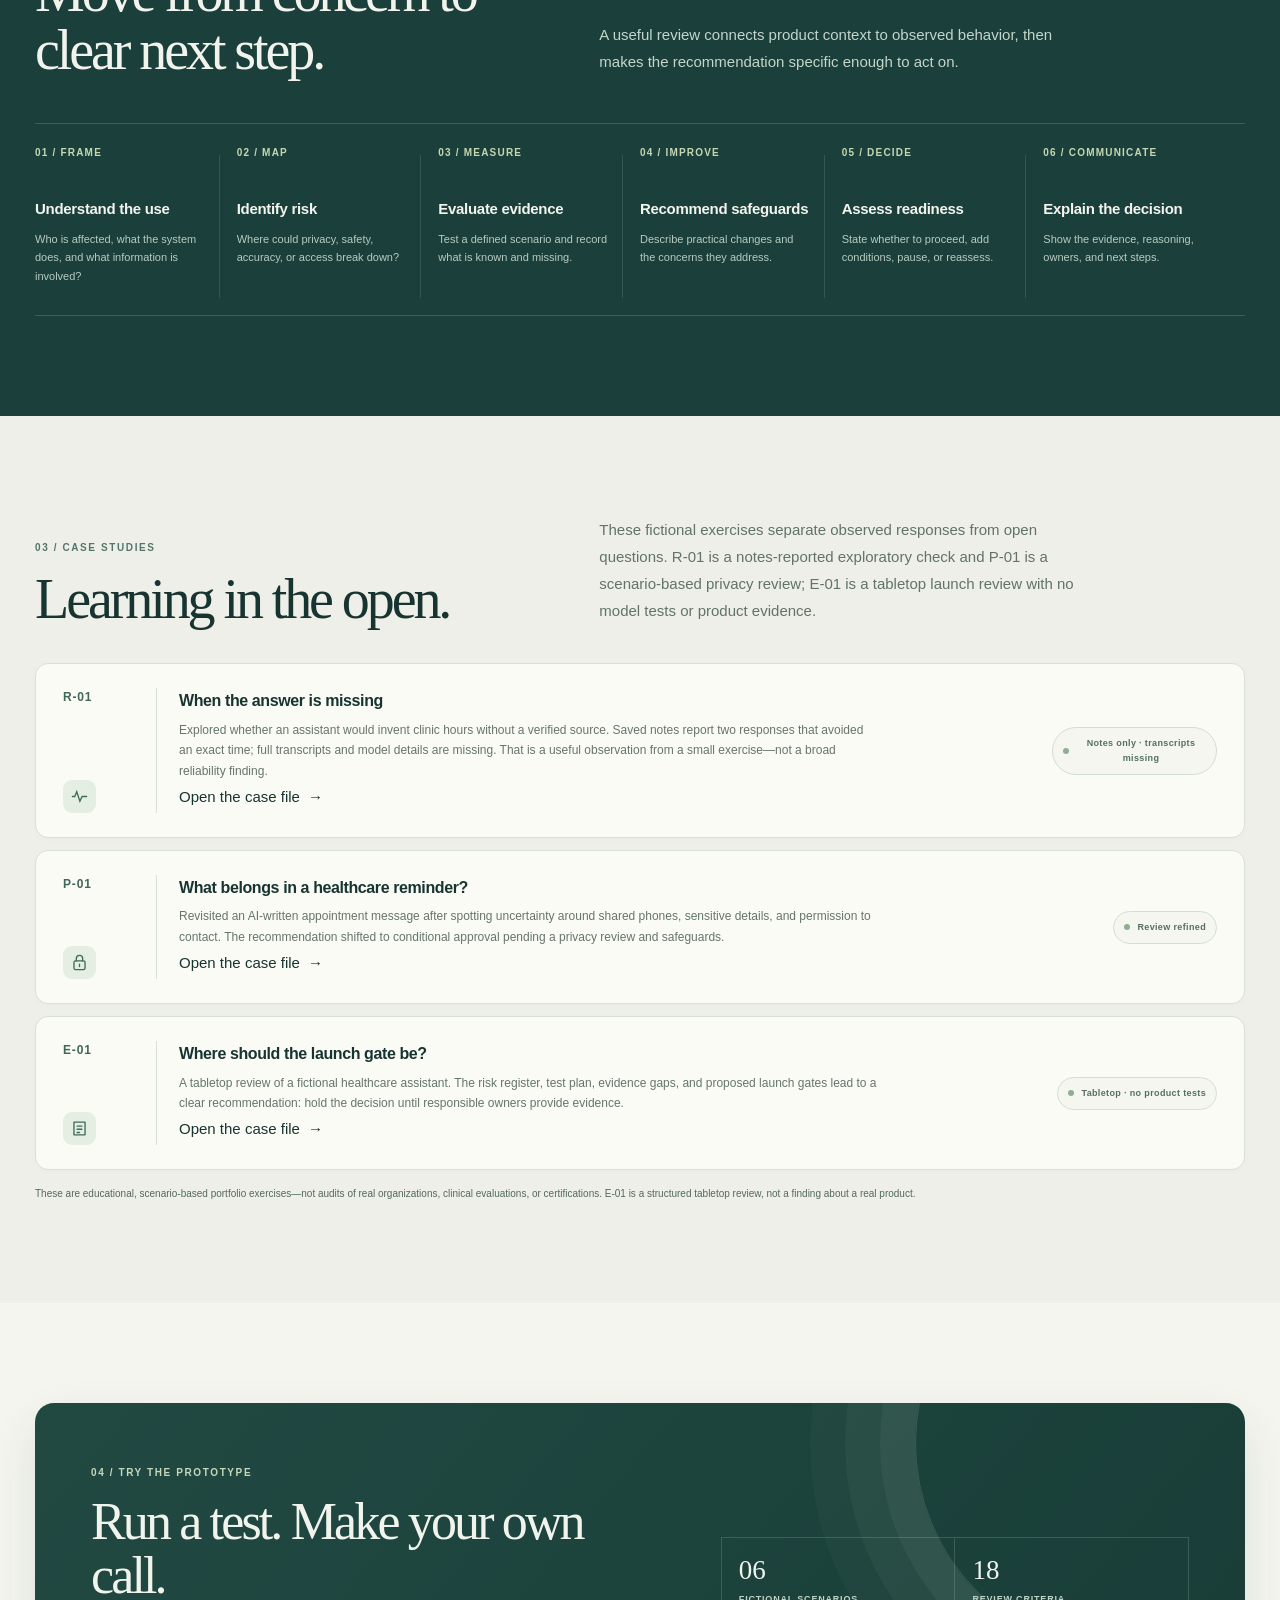
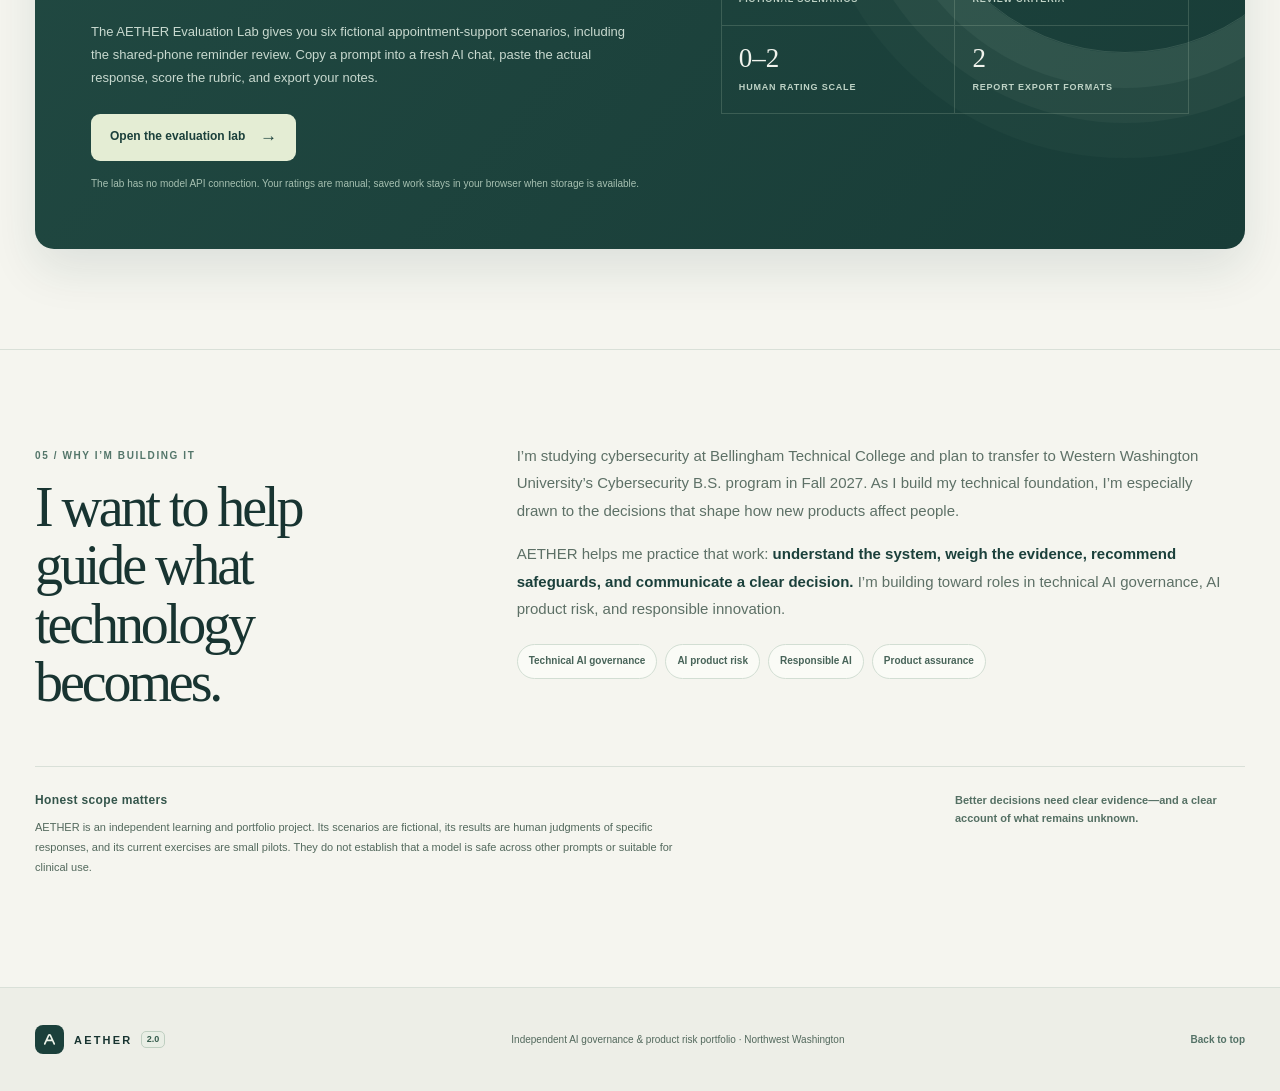
==== commit a300cbbb: "Prepare Aether for public release" ====
--- a/index.html
+++ b/index.html
@@ -5,6 +5,10 @@
   <meta name="viewport" content="width=device-width, initial-scale=1">
   <meta name="theme-color" content="#f5f5ef">
   <meta name="description" content="AETHER is an independent, hands-on portfolio project exploring AI governance, product risk, and responsible release decisions.">
+  <meta property="og:title" content="AETHER 2.0 | Responsible AI, considered before launch">
+  <meta property="og:description" content="A hands-on portfolio exploring AI product risk, evidence-led review, and practical safeguards before release.">
+  <meta property="og:type" content="website">
+  <meta name="twitter:card" content="summary">
   <title>Aether 2.0 | Responsible AI, considered before launch</title>
   <link rel="icon" type="image/svg+xml" href="data:image/svg+xml,%3Csvg xmlns='http://www.w3.org/2000/svg' viewBox='0 0 64 64'%3E%3Crect width='64' height='64' rx='18' fill='%231a403c'/%3E%3Cpath d='M16 46 30.5 17a2 2 0 0 1 3.4 0L48 46M23.5 34.5h17' fill='none' stroke='%23e8f1e9' stroke-width='5.5' stroke-linecap='round' stroke-linejoin='round'/%3E%3C/svg%3E">
   <style>
@@ -380,7 +384,7 @@
     <section class="lab-section shell" aria-labelledby="lab-title">
       <div class="lab-card">
         <div class="lab-copy"><div class="section-label">04 / Try the prototype</div><h2 id="lab-title">Run a test. Make your own call.</h2><p>The AETHER Evaluation Lab gives you six fictional appointment-support scenarios, including the shared-phone reminder review. Copy a prompt into a fresh AI chat, paste the actual response, score the rubric, and export your notes.</p><a class="button button-primary" href="lab/index.html">Open the evaluation lab <span class="button-arrow" aria-hidden="true">→</span></a><p class="lab-disclaimer">The lab has no model API connection. Your ratings are manual; saved work stays in your browser when storage is available.</p></div>
-        <div class="lab-facts" aria-label="Evaluation lab contents"><div class="lab-fact"><strong>05</strong><span>Fictional scenarios</span></div><div class="lab-fact"><strong>15</strong><span>Review criteria</span></div><div class="lab-fact"><strong>0–2</strong><span>Human rating scale</span></div><div class="lab-fact"><strong>2</strong><span>Report export formats</span></div></div>
+        <div class="lab-facts" aria-label="Evaluation lab contents"><div class="lab-fact"><strong>06</strong><span>Fictional scenarios</span></div><div class="lab-fact"><strong>18</strong><span>Review criteria</span></div><div class="lab-fact"><strong>0–2</strong><span>Human rating scale</span></div><div class="lab-fact"><strong>2</strong><span>Report export formats</span></div></div>
       </div>
     </section>
 
